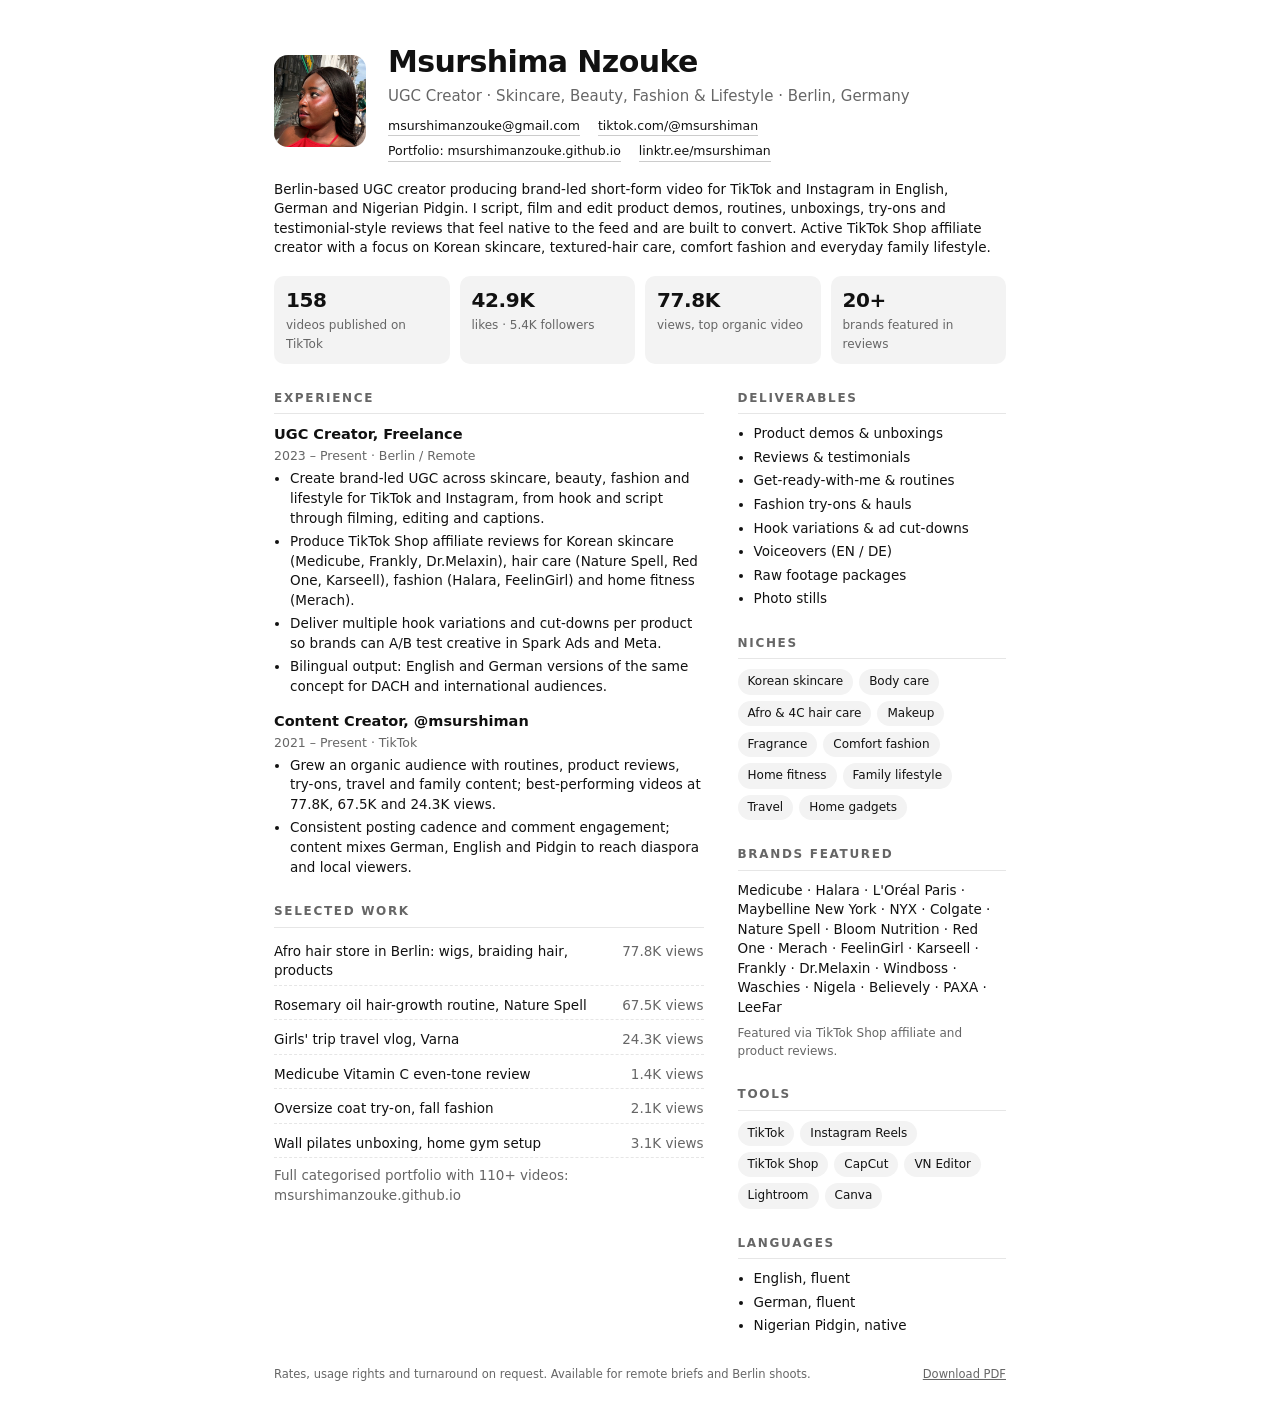
==== resume/index.html @ dc521513 "Add resume page and PDF" ====
<!doctype html>
<html lang="en">
<head>
<meta charset="utf-8" />
<meta name="viewport" content="width=device-width, initial-scale=1" />
<title>Msurshima Nzouke — UGC Creator Resume</title>
<meta name="description" content="Resume of Msurshima Nzouke, Berlin-based UGC creator for skincare, beauty, fashion and lifestyle brands on TikTok and Instagram." />
<link href="https://api.fontshare.com/v2/css?f[]=switzer@400,500,600&display=swap" rel="stylesheet" />
<style>
  :root { --ink:#111; --muted:#666; --line:#e6e6e6; --chip:#f3f3f3; --accent:#111; }
  * { box-sizing: border-box; }
  html, body { margin:0; background:#fff; color:var(--ink); font-family:"Switzer", "Inter Tight", system-ui, -apple-system, sans-serif; font-size:13.5px; line-height:1.45; -webkit-font-smoothing:antialiased; }
  .page { max-width:820px; margin:0 auto; padding:40px 44px; }
  a { color:inherit; }
  h1 { font-size:30px; font-weight:600; letter-spacing:-.02em; margin:0; }
  h2 { font-size:12px; font-weight:600; letter-spacing:.14em; text-transform:uppercase; color:var(--muted); margin:26px 0 10px; padding-bottom:6px; border-bottom:1px solid var(--line); }
  h3 { font-size:14.5px; font-weight:600; margin:0; }
  p { margin:0 0 8px; }
  .muted { color:var(--muted); }
  .head { display:flex; gap:22px; align-items:center; }
  .head img { width:92px; height:92px; border-radius:14px; object-fit:cover; }
  .role { font-size:15px; color:var(--muted); margin-top:2px; }
  .contact { display:flex; flex-wrap:wrap; gap:6px 18px; margin-top:10px; font-size:12.5px; }
  .contact a { text-decoration:none; border-bottom:1px solid #ccc; }
  .stats { display:grid; grid-template-columns:repeat(4,1fr); gap:10px; margin-top:18px; }
  .stat { background:var(--chip); border-radius:10px; padding:10px 12px; }
  .stat strong { display:block; font-size:20px; font-weight:600; letter-spacing:-.02em; }
  .stat span { font-size:12px; color:var(--muted); }
  .cols { display:grid; grid-template-columns:1.6fr 1fr; gap:34px; }
  .job { margin-bottom:14px; }
  .job .meta { font-size:12.5px; color:var(--muted); margin:2px 0 4px; }
  ul { margin:0; padding-left:16px; }
  li { margin:0 0 4px; }
  .chips { display:flex; flex-wrap:wrap; gap:6px; }
  .chip { background:var(--chip); border-radius:999px; padding:4px 10px; font-size:12px; }
  .work { display:grid; gap:6px; }
  .work a { text-decoration:none; }
  .work .v { display:flex; justify-content:space-between; gap:10px; border-bottom:1px dashed var(--line); padding:4px 0; }
  .work .v span:last-child { color:var(--muted); white-space:nowrap; }
  .foot { margin-top:26px; font-size:11.5px; color:var(--muted); display:flex; justify-content:space-between; gap:12px; }
  @media print {
    @page { size:A4; margin:9mm 11mm; }
    body { font-size:11.2px; line-height:1.38; }
    h1 { font-size:26px; } h2 { margin:16px 0 7px; } .head img { width:76px; height:76px; }
    .stats { margin-top:12px; gap:8px; } .stat { padding:7px 10px; } .stat strong { font-size:17px; }
    .cols { gap:26px; } .job { margin-bottom:10px; } li { margin-bottom:2px; } .chip { padding:3px 8px; font-size:10.5px; }
    .work .v { padding:3px 0; } .foot { margin-top:14px; }
    .page { padding:0; max-width:none; }
    .foot .noprint { display:none; }
    a { border:0 !important; }
  }
  @media (max-width:640px) { .cols, .stats { grid-template-columns:1fr 1fr; } .cols { grid-template-columns:1fr; } .page { padding:24px 16px; } }
</style>
</head>
<body>
<div class="page">

  <header class="head">
    <img src="../assets/avatar.jpg" alt="Msurshima Nzouke" />
    <div>
      <h1>Msurshima Nzouke</h1>
      <div class="role">UGC Creator · Skincare, Beauty, Fashion &amp; Lifestyle · Berlin, Germany</div>
      <div class="contact">
        <a href="mailto:msurshimanzouke@gmail.com">msurshimanzouke@gmail.com</a>
        <a href="https://www.tiktok.com/@msurshiman">tiktok.com/@msurshiman</a>
        <a href="https://msurshimanzouke.github.io/">Portfolio: msurshimanzouke.github.io</a>
        <a href="https://linktr.ee/msurshiman">linktr.ee/msurshiman</a>
      </div>
    </div>
  </header>

  <p style="margin-top:18px">
    Berlin-based UGC creator producing brand-led short-form video for TikTok and Instagram in English, German and Nigerian Pidgin.
    I script, film and edit product demos, routines, unboxings, try-ons and testimonial-style reviews that feel native to the feed and are built to convert.
    Active TikTok Shop affiliate creator with a focus on Korean skincare, textured-hair care, comfort fashion and everyday family lifestyle.
  </p>

  <div class="stats">
    <div class="stat"><strong>158</strong><span>videos published on TikTok</span></div>
    <div class="stat"><strong>42.9K</strong><span>likes · 5.4K followers</span></div>
    <div class="stat"><strong>77.8K</strong><span>views, top organic video</span></div>
    <div class="stat"><strong>20+</strong><span>brands featured in reviews</span></div>
  </div>

  <div class="cols">
    <div>
      <h2>Experience</h2>
      <div class="job">
        <h3>UGC Creator, Freelance</h3>
        <div class="meta">2023 – Present · Berlin / Remote</div>
        <ul>
          <li>Create brand-led UGC across skincare, beauty, fashion and lifestyle for TikTok and Instagram, from hook and script through filming, editing and captions.</li>
          <li>Produce TikTok Shop affiliate reviews for Korean skincare (Medicube, Frankly, Dr.Melaxin), hair care (Nature Spell, Red One, Karseell), fashion (Halara, FeelinGirl) and home fitness (Merach).</li>
          <li>Deliver multiple hook variations and cut-downs per product so brands can A/B test creative in Spark Ads and Meta.</li>
          <li>Bilingual output: English and German versions of the same concept for DACH and international audiences.</li>
        </ul>
      </div>
      <div class="job">
        <h3>Content Creator, @msurshiman</h3>
        <div class="meta">2021 – Present · TikTok</div>
        <ul>
          <li>Grew an organic audience with routines, product reviews, try-ons, travel and family content; best-performing videos at 77.8K, 67.5K and 24.3K views.</li>
          <li>Consistent posting cadence and comment engagement; content mixes German, English and Pidgin to reach diaspora and local viewers.</li>
        </ul>
      </div>

      <h2>Selected work</h2>
      <div class="work">
        <a class="v" href="https://www.tiktok.com/@msurshiman/video/7654311744516394273"><span>Afro hair store in Berlin: wigs, braiding hair, products</span><span>77.8K views</span></a>
        <a class="v" href="https://www.tiktok.com/@msurshiman/video/7632032397051039008"><span>Rosemary oil hair-growth routine, Nature Spell</span><span>67.5K views</span></a>
        <a class="v" href="https://www.tiktok.com/@msurshiman/video/7657125449566375200"><span>Girls' trip travel vlog, Varna</span><span>24.3K views</span></a>
        <a class="v" href="https://www.tiktok.com/@msurshiman/video/7688428672088427808"><span>Medicube Vitamin C even-tone review</span><span>1.4K views</span></a>
        <a class="v" href="https://www.tiktok.com/@msurshiman/video/7686426551398780192"><span>Oversize coat try-on, fall fashion</span><span>2.1K views</span></a>
        <a class="v" href="https://www.tiktok.com/@msurshiman/video/7681026842739903777"><span>Wall pilates unboxing, home gym setup</span><span>3.1K views</span></a>
      </div>
      <p class="muted" style="margin-top:8px">Full categorised portfolio with 110+ videos: msurshimanzouke.github.io</p>
    </div>

    <div>
      <h2>Deliverables</h2>
      <ul>
        <li>Product demos &amp; unboxings</li>
        <li>Reviews &amp; testimonials</li>
        <li>Get-ready-with-me &amp; routines</li>
        <li>Fashion try-ons &amp; hauls</li>
        <li>Hook variations &amp; ad cut-downs</li>
        <li>Voiceovers (EN / DE)</li>
        <li>Raw footage packages</li>
        <li>Photo stills</li>
      </ul>

      <h2>Niches</h2>
      <div class="chips">
        <span class="chip">Korean skincare</span><span class="chip">Body care</span><span class="chip">Afro &amp; 4C hair care</span><span class="chip">Makeup</span><span class="chip">Fragrance</span><span class="chip">Comfort fashion</span><span class="chip">Home fitness</span><span class="chip">Family lifestyle</span><span class="chip">Travel</span><span class="chip">Home gadgets</span>
      </div>

      <h2>Brands featured</h2>
      <p>Medicube · Halara · L'Oréal Paris · Maybelline New York · NYX · Colgate · Nature Spell · Bloom Nutrition · Red One · Merach · FeelinGirl · Karseell · Frankly · Dr.Melaxin · Windboss · Waschies · Nigela · Believely · PAXA · LeeFar</p>
      <p class="muted" style="font-size:12px">Featured via TikTok Shop affiliate and product reviews.</p>

      <h2>Tools</h2>
      <div class="chips">
        <span class="chip">TikTok</span><span class="chip">Instagram Reels</span><span class="chip">TikTok Shop</span><span class="chip">CapCut</span><span class="chip">VN Editor</span><span class="chip">Lightroom</span><span class="chip">Canva</span>
      </div>

      <h2>Languages</h2>
      <ul>
        <li>English, fluent</li>
        <li>German, fluent</li>
        <li>Nigerian Pidgin, native</li>
      </ul>
    </div>
  </div>

  <div class="foot">
    <span>Rates, usage rights and turnaround on request. Available for remote briefs and Berlin shoots.</span>
    <a class="noprint" href="Msurshima-Nzouke-UGC-Resume.pdf">Download PDF</a>
  </div>
</div>
</body>
</html>
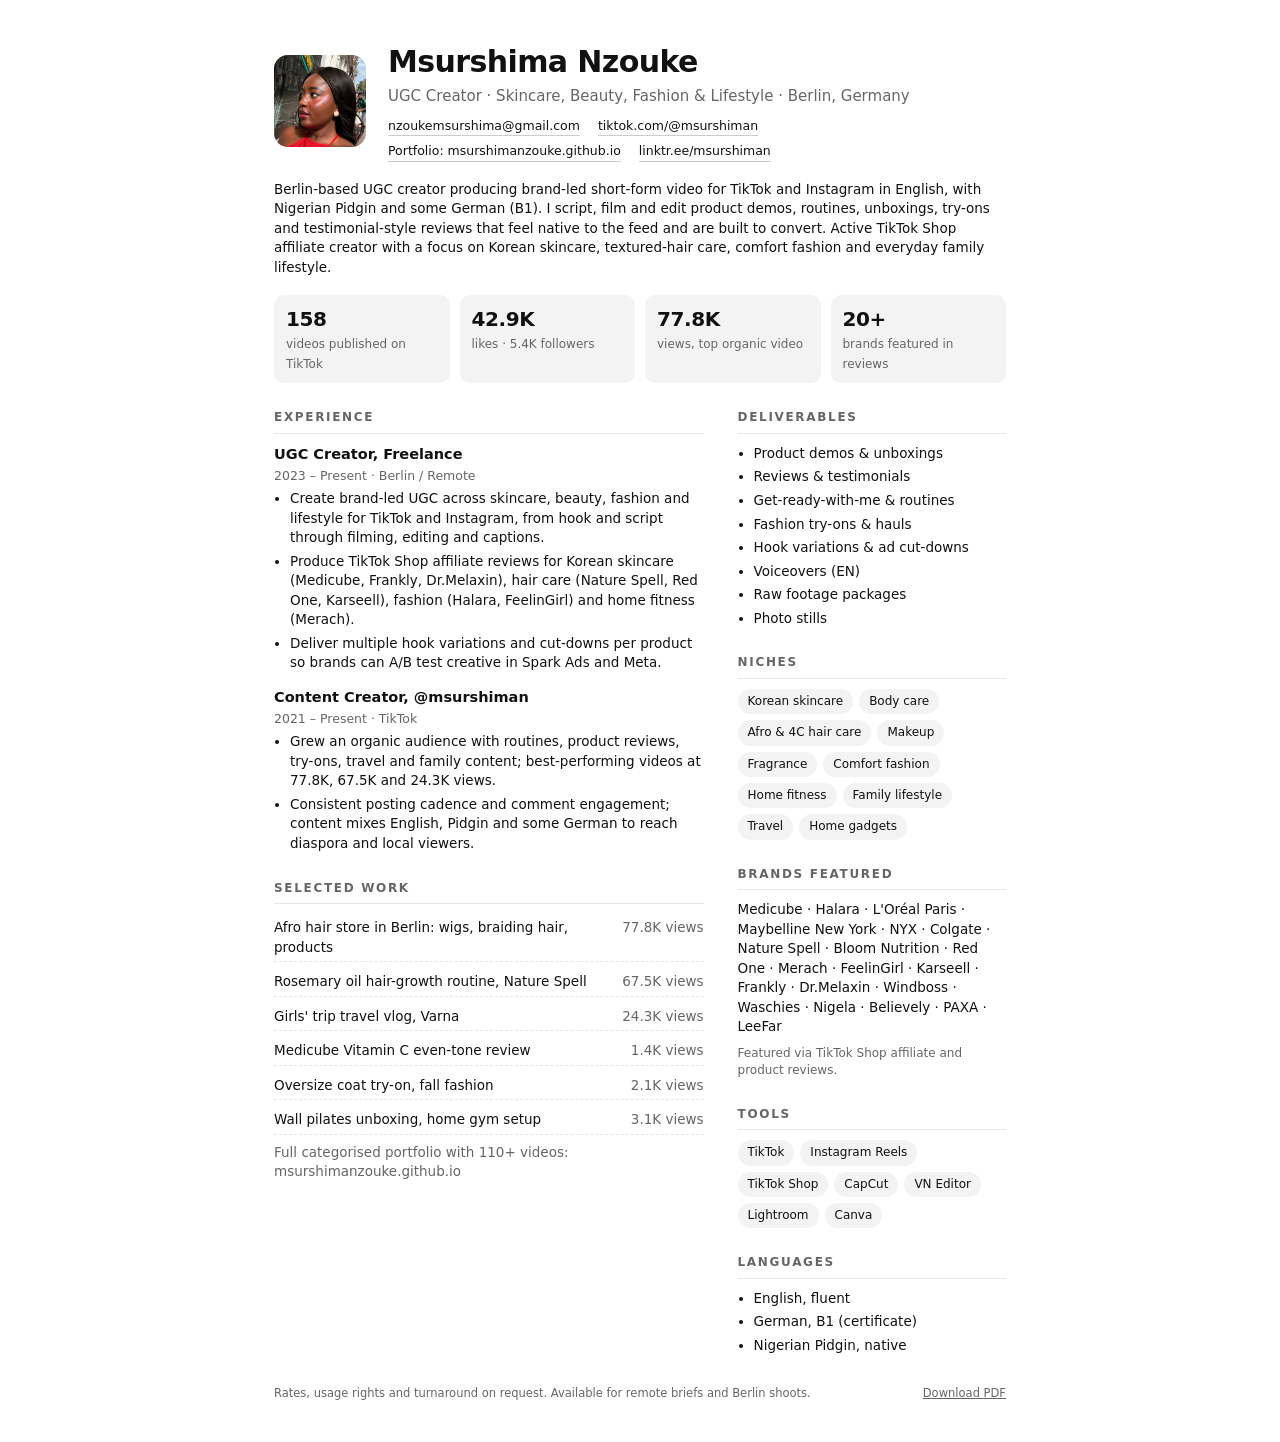
==== commit 4dfaa510: "Resume: new email, German B1 certificate" ====
--- a/resume/index.html
+++ b/resume/index.html
@@ -61,7 +61,7 @@
       <h1>Msurshima Nzouke</h1>
       <div class="role">UGC Creator · Skincare, Beauty, Fashion &amp; Lifestyle · Berlin, Germany</div>
       <div class="contact">
-        <a href="mailto:msurshimanzouke@gmail.com">msurshimanzouke@gmail.com</a>
+        <a href="mailto:nzoukemsurshima@gmail.com">nzoukemsurshima@gmail.com</a>
         <a href="https://www.tiktok.com/@msurshiman">tiktok.com/@msurshiman</a>
         <a href="https://msurshimanzouke.github.io/">Portfolio: msurshimanzouke.github.io</a>
         <a href="https://linktr.ee/msurshiman">linktr.ee/msurshiman</a>
@@ -70,7 +70,7 @@
   </header>
 
   <p style="margin-top:18px">
-    Berlin-based UGC creator producing brand-led short-form video for TikTok and Instagram in English, German and Nigerian Pidgin.
+    Berlin-based UGC creator producing brand-led short-form video for TikTok and Instagram in English, with Nigerian Pidgin and some German (B1).
     I script, film and edit product demos, routines, unboxings, try-ons and testimonial-style reviews that feel native to the feed and are built to convert.
     Active TikTok Shop affiliate creator with a focus on Korean skincare, textured-hair care, comfort fashion and everyday family lifestyle.
   </p>
@@ -92,7 +92,6 @@
           <li>Create brand-led UGC across skincare, beauty, fashion and lifestyle for TikTok and Instagram, from hook and script through filming, editing and captions.</li>
           <li>Produce TikTok Shop affiliate reviews for Korean skincare (Medicube, Frankly, Dr.Melaxin), hair care (Nature Spell, Red One, Karseell), fashion (Halara, FeelinGirl) and home fitness (Merach).</li>
           <li>Deliver multiple hook variations and cut-downs per product so brands can A/B test creative in Spark Ads and Meta.</li>
-          <li>Bilingual output: English and German versions of the same concept for DACH and international audiences.</li>
         </ul>
       </div>
       <div class="job">
@@ -100,7 +99,7 @@
         <div class="meta">2021 – Present · TikTok</div>
         <ul>
           <li>Grew an organic audience with routines, product reviews, try-ons, travel and family content; best-performing videos at 77.8K, 67.5K and 24.3K views.</li>
-          <li>Consistent posting cadence and comment engagement; content mixes German, English and Pidgin to reach diaspora and local viewers.</li>
+          <li>Consistent posting cadence and comment engagement; content mixes English, Pidgin and some German to reach diaspora and local viewers.</li>
         </ul>
       </div>
 
@@ -124,7 +123,7 @@
         <li>Get-ready-with-me &amp; routines</li>
         <li>Fashion try-ons &amp; hauls</li>
         <li>Hook variations &amp; ad cut-downs</li>
-        <li>Voiceovers (EN / DE)</li>
+        <li>Voiceovers (EN)</li>
         <li>Raw footage packages</li>
         <li>Photo stills</li>
       </ul>
@@ -146,7 +145,7 @@
       <h2>Languages</h2>
       <ul>
         <li>English, fluent</li>
-        <li>German, fluent</li>
+        <li>German, B1 (certificate)</li>
         <li>Nigerian Pidgin, native</li>
       </ul>
     </div>
